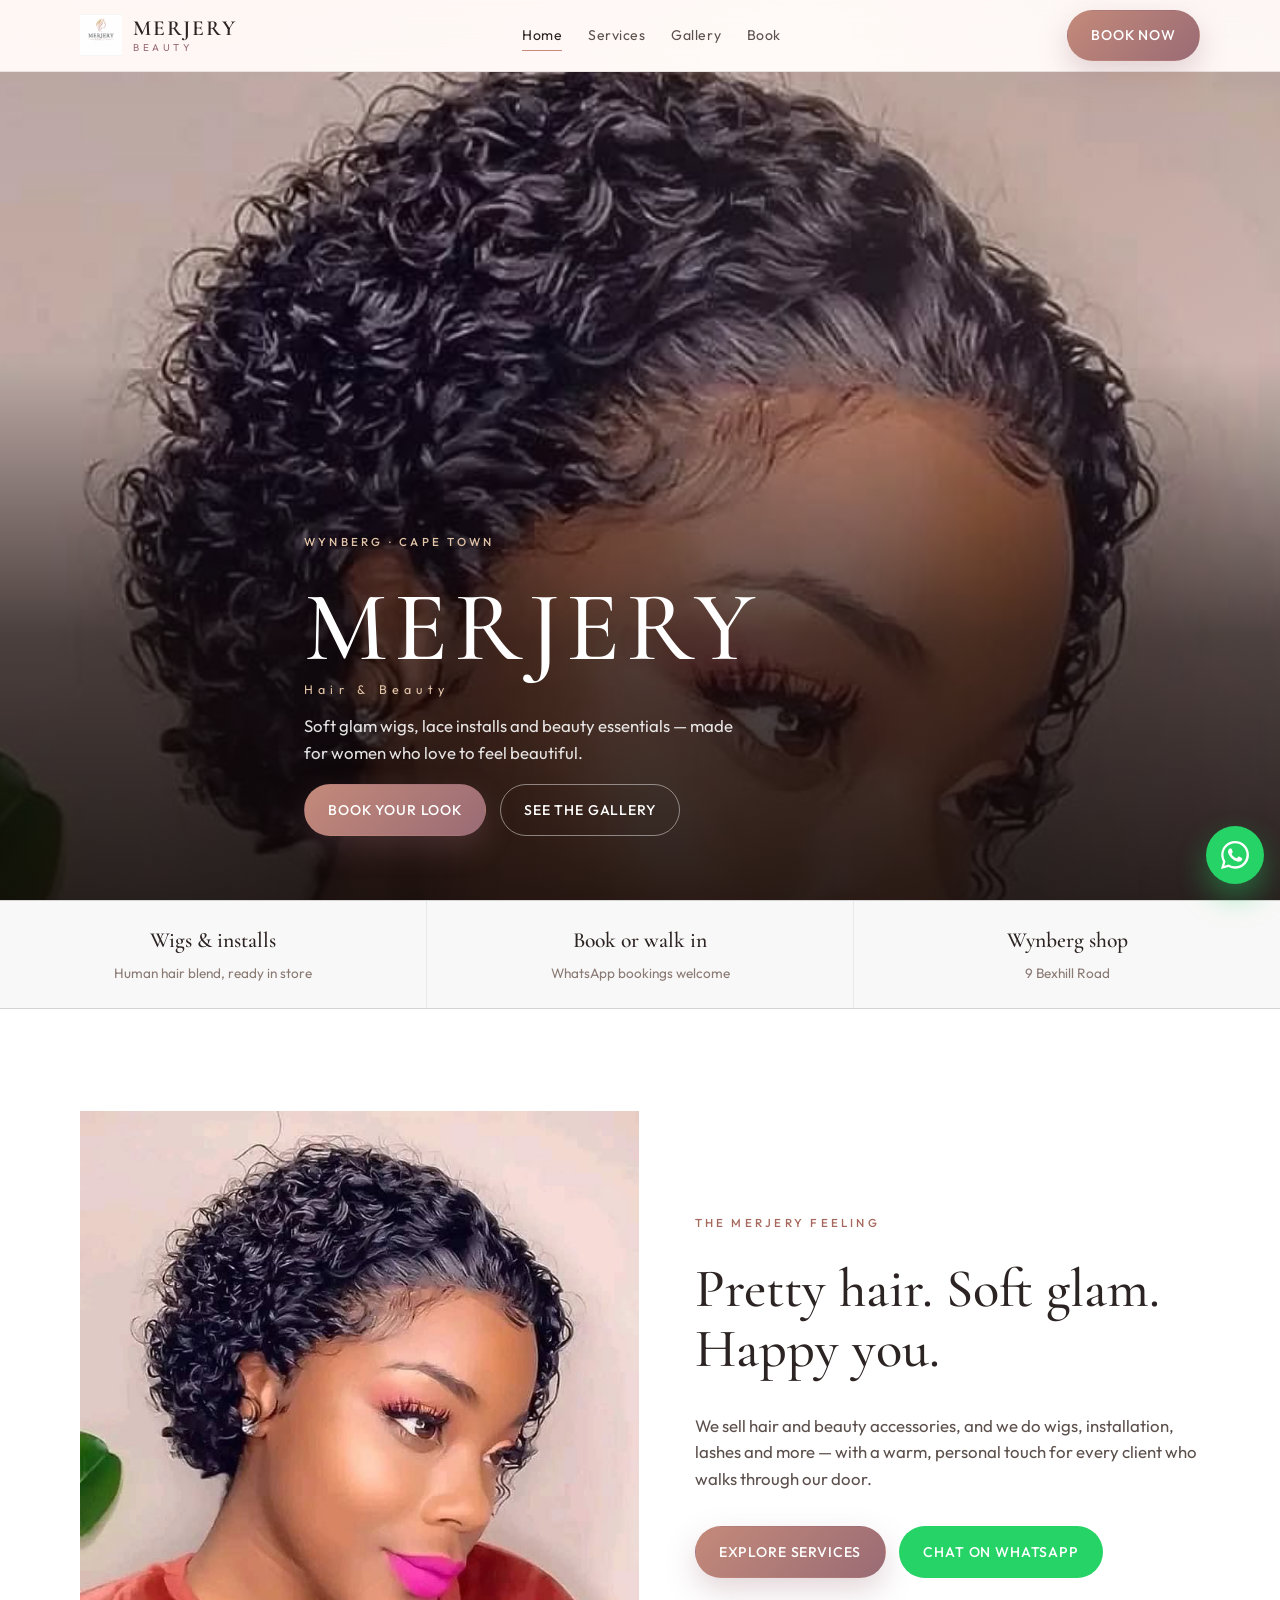
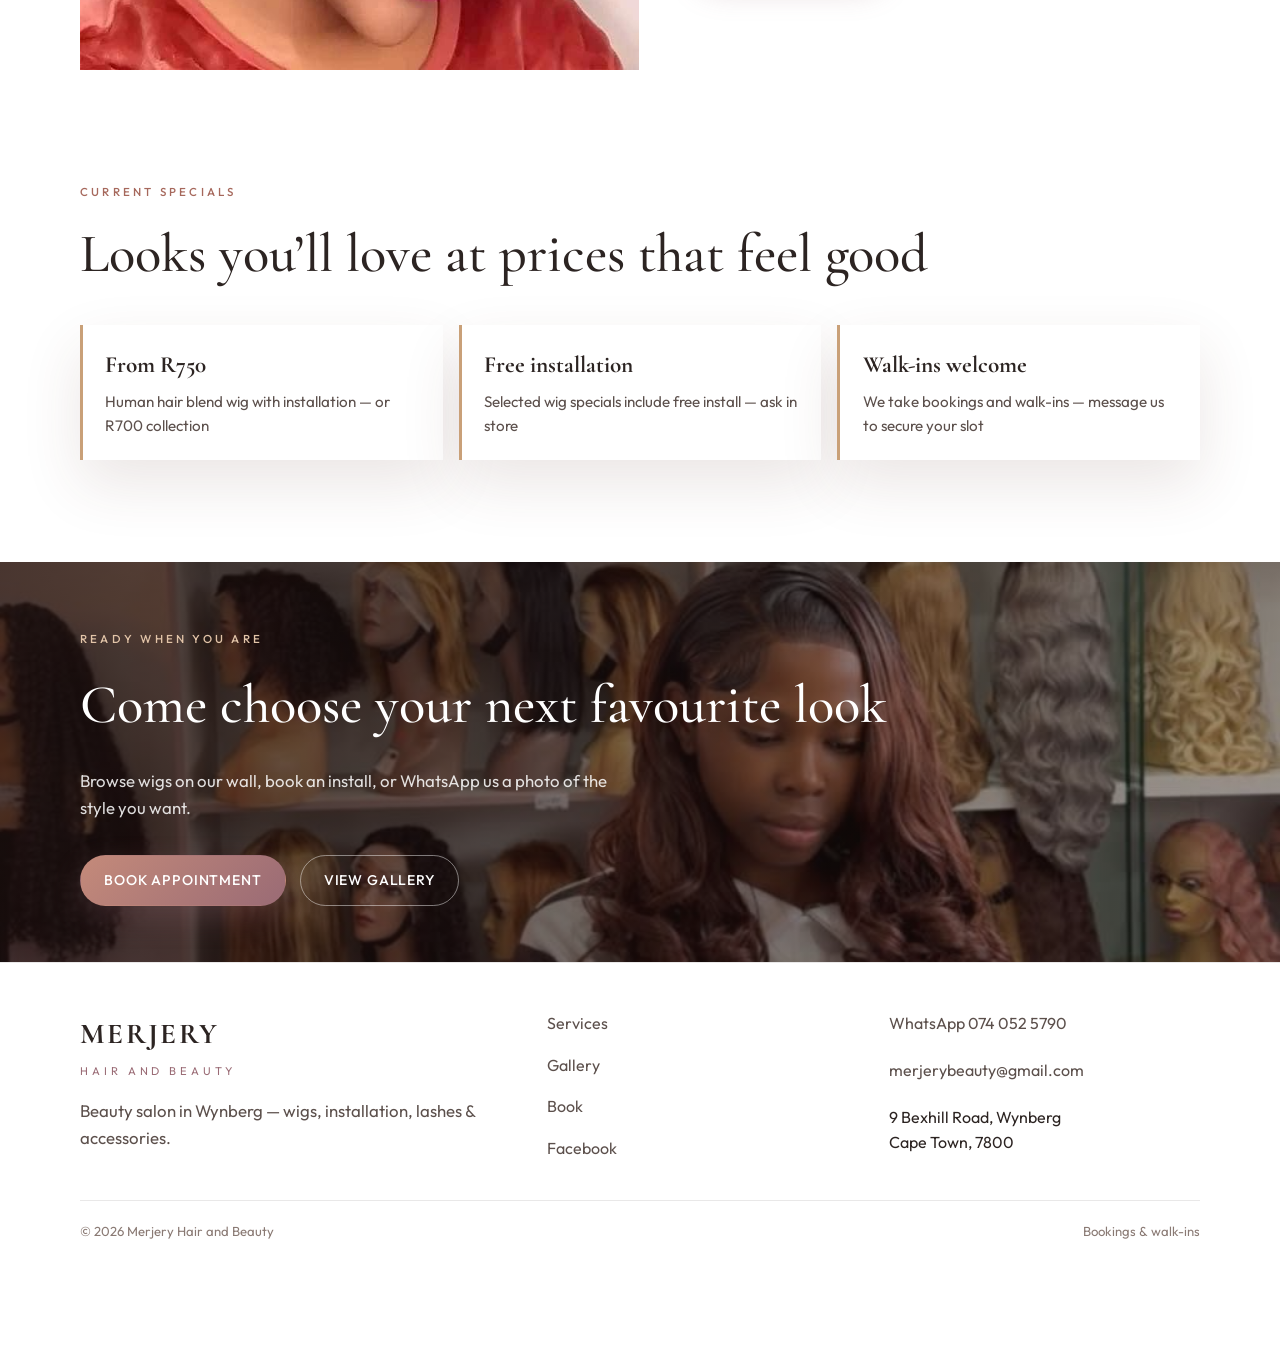
==== index.html @ 4a2c08eb "Add Merjery Beauty 4-page salon website sample. Mobile-friendly Home, Services, Gallery, and Book pa" ====
<!DOCTYPE html>
<html lang="en">
<head>
  <meta charset="UTF-8" />
  <meta name="viewport" content="width=device-width, initial-scale=1" />
  <title>Merjery Beauty | Hair & Beauty Salon Wynberg</title>
  <meta name="description" content="Merjery Hair and Beauty in Wynberg, Cape Town — human hair blend wigs, installation, lashes and beauty accessories. Bookings and walk-ins welcome." />
  <link rel="preconnect" href="https://fonts.googleapis.com" />
  <link rel="preconnect" href="https://fonts.gstatic.com" crossorigin />
  <link href="https://fonts.googleapis.com/css2?family=Cormorant+Garamond:ital,wght@0,500;0,600;1,500&family=Outfit:wght@300;400;500;600&display=swap" rel="stylesheet" />
  <link rel="stylesheet" href="css/styles.css" />
</head>
<body>
  <header class="site-header">
    <div class="wrap">
      <a class="brand" href="index.html" aria-label="Merjery Beauty home">
        <img src="images/logo.jpg" alt="" />
        <div class="brand-text">
          <strong>MERJERY</strong>
          <span>Beauty</span>
        </div>
      </a>
      <nav class="nav" aria-label="Primary">
        <a href="index.html" aria-current="page">Home</a>
        <a href="services.html">Services</a>
        <a href="gallery.html">Gallery</a>
        <a href="book.html">Book</a>
      </nav>
      <a class="btn btn-primary header-cta" href="book.html">Book now</a>
      <button class="menu-toggle" type="button" aria-label="Open menu" aria-expanded="false">
        <span></span>
      </button>
    </div>
  </header>

  <nav class="mobile-nav" aria-label="Mobile">
    <a href="index.html">Home</a>
    <a href="services.html">Services</a>
    <a href="gallery.html">Gallery</a>
    <a href="book.html">Book</a>
    <a class="btn btn-primary" href="https://wa.me/27740525790" target="_blank" rel="noopener">WhatsApp us</a>
  </nav>

  <main>
    <section class="hero">
      <div class="hero-media" aria-hidden="true">
        <img src="images/wig-pixie-pink-lips.jpg" alt="" />
      </div>
      <div class="hero-content">
        <p class="eyebrow" style="color: var(--gold-soft);">Wynberg · Cape Town</p>
        <h1 class="hero-brand">
          MERJERY
          <small>Hair &amp; Beauty</small>
        </h1>
        <p class="hero-copy">
          Soft glam wigs, lace installs and beauty essentials — made for women who love to feel beautiful.
        </p>
        <div class="btn-row">
          <a class="btn btn-primary" href="book.html">Book your look</a>
          <a class="btn btn-light" href="gallery.html">See the gallery</a>
        </div>
      </div>
    </section>

    <div class="highlights">
      <div class="highlight">
        <strong>Wigs &amp; installs</strong>
        <span>Human hair blend, ready in store</span>
      </div>
      <div class="highlight">
        <strong>Book or walk in</strong>
        <span>WhatsApp bookings welcome</span>
      </div>
      <div class="highlight">
        <strong>Wynberg shop</strong>
        <span>9 Bexhill Road</span>
      </div>
    </div>

    <section class="section">
      <div class="wrap split">
        <div class="split-media reveal">
          <img src="images/wig-pixie-pink-lips.jpg" alt="Short curly lace front wig installation" />
        </div>
        <div class="split-copy reveal reveal-delay-1">
          <p class="eyebrow">The Merjery feeling</p>
          <h2>Pretty hair. Soft glam. Happy you.</h2>
          <p class="lede">
            We sell hair and beauty accessories, and we do wigs, installation, lashes and more — with a warm, personal touch for every client who walks through our door.
          </p>
          <div class="btn-row">
            <a class="btn btn-primary" href="services.html">Explore services</a>
            <a class="btn btn-whatsapp" href="https://wa.me/27740525790?text=Hi%20Merjery%20Beauty%2C%20I%27d%20like%20to%20ask%20about%20wigs" target="_blank" rel="noopener">Chat on WhatsApp</a>
          </div>
        </div>
      </div>
    </section>

    <section class="section" style="padding-top: 0;">
      <div class="wrap">
        <div class="section-head reveal">
          <p class="eyebrow">Current specials</p>
          <h2>Looks you’ll love at prices that feel good</h2>
        </div>
        <div class="specials">
          <article class="special reveal">
            <strong>From R750</strong>
            <span>Human hair blend wig with installation — or R700 collection</span>
          </article>
          <article class="special reveal reveal-delay-1">
            <strong>Free installation</strong>
            <span>Selected wig specials include free install — ask in store</span>
          </article>
          <article class="special reveal reveal-delay-2">
            <strong>Walk-ins welcome</strong>
            <span>We take bookings and walk-ins — message us to secure your slot</span>
          </article>
        </div>
      </div>
    </section>

    <section class="cta-band">
      <div class="cta-band-media" aria-hidden="true">
        <img src="images/salon-wall.jpg" alt="" />
      </div>
      <div class="wrap reveal">
        <p class="eyebrow" style="color: var(--gold-soft);">Ready when you are</p>
        <h2>Come choose your next favourite look</h2>
        <p class="lede" style="color: rgba(255,255,255,.85);">
          Browse wigs on our wall, book an install, or WhatsApp us a photo of the style you want.
        </p>
        <div class="btn-row">
          <a class="btn btn-primary" href="book.html">Book appointment</a>
          <a class="btn btn-light" href="gallery.html">View gallery</a>
        </div>
      </div>
    </section>
  </main>

  <footer class="site-footer">
    <div class="wrap">
      <div class="footer-grid">
        <div class="footer-brand">
          <strong>MERJERY</strong>
          <span>Hair and Beauty</span>
          <p class="lede">Beauty salon in Wynberg — wigs, installation, lashes &amp; accessories.</p>
        </div>
        <div class="footer-links">
          <a href="services.html">Services</a>
          <a href="gallery.html">Gallery</a>
          <a href="book.html">Book</a>
          <a href="https://www.facebook.com/hairwholesal" target="_blank" rel="noopener">Facebook</a>
        </div>
        <div class="footer-links">
          <a href="https://wa.me/27740525790" target="_blank" rel="noopener">WhatsApp 074 052 5790</a>
          <a href="mailto:merjerybeauty@gmail.com">merjerybeauty@gmail.com</a>
          <span>9 Bexhill Road, Wynberg<br />Cape Town, 7800</span>
        </div>
      </div>
      <div class="footer-meta">
        <span>© <span id="y"></span> Merjery Hair and Beauty</span>
        <span>Bookings &amp; walk-ins</span>
      </div>
    </div>
  </footer>

  <a class="wa-float" href="https://wa.me/27740525790" target="_blank" rel="noopener" aria-label="WhatsApp Merjery Beauty">
    <svg viewBox="0 0 24 24" aria-hidden="true"><path d="M20.5 3.5A11.8 11.8 0 0 0 12.05 0C5.5 0 .2 5.3.2 11.85c0 2.1.55 4.1 1.6 5.9L0 24l6.4-1.7a11.8 11.8 0 0 0 5.65 1.45h.05c6.55 0 11.85-5.3 11.85-11.85 0-3.15-1.25-6.15-3.45-8.4zm-8.45 18.2h-.04a9.8 9.8 0 0 1-5-1.35l-.36-.21-3.8 1 1-3.7-.24-.38a9.8 9.8 0 0 1-1.5-5.2C2.1 6.4 6.55 1.95 12.06 1.95c2.62 0 5.08 1.02 6.93 2.88a9.7 9.7 0 0 1 2.87 6.92c0 5.5-4.46 9.95-9.81 9.95zm5.4-7.35c-.3-.15-1.75-.86-2.02-.96-.27-.1-.47-.15-.67.15-.2.3-.77.96-.94 1.16-.17.2-.35.22-.64.07-.3-.15-1.25-.46-2.38-1.47-.88-.78-1.47-1.75-1.64-2.05-.17-.3-.02-.46.13-.61.13-.13.3-.35.45-.52.15-.17.2-.3.3-.5.1-.2.05-.37-.02-.52-.08-.15-.67-1.61-.92-2.2-.24-.58-.49-.5-.67-.5h-.57c-.2 0-.52.07-.8.37-.27.3-1.05 1.02-1.05 2.5s1.08 2.9 1.23 3.1c.15.2 2.12 3.24 5.14 4.54.72.31 1.28.5 1.72.64.72.23 1.38.2 1.9.12.58-.09 1.75-.72 2-1.41.25-.7.25-1.29.17-1.41-.07-.13-.27-.2-.57-.35z"/></svg>
  </a>

  <script>
    document.getElementById("y").textContent = new Date().getFullYear();
  </script>
  <script src="js/main.js"></script>
</body>
</html>
---- css/styles.css ----
/* Merjery Beauty — brand system */
:root {
  --blush: #f7e8e4;
  --blush-deep: #efd4cc;
  --rose: #c48a7a;
  --rose-deep: #a6685c;
  --mauve: #9a6b75;
  --gold: #c9a078;
  --gold-soft: #e2c4a8;
  --ink: #2c2422;
  --ink-soft: #5c504c;
  --muted: #8a7a74;
  --cream: #fff9f7;
  --white: #ffffff;
  --line: rgba(44, 36, 34, 0.1);
  --shadow: 0 24px 60px rgba(90, 50, 45, 0.12);
  --radius: 2px;
  --font-display: "Cormorant Garamond", Georgia, serif;
  --font-body: "Outfit", "Helvetica Neue", sans-serif;
  --max: 1120px;
  --header-h: 72px;
  --ease: cubic-bezier(0.22, 1, 0.36, 1);
}

*,
*::before,
*::after {
  box-sizing: border-box;
}

html {
  scroll-behavior: smooth;
}

body {
  margin: 0;
  font-family: var(--font-body);
  font-weight: 400;
  color: var(--ink);
  background:
    radial-gradient(1200px 600px at 10% -10%, rgba(196, 138, 122, 0.18), transparent 60%),
    radial-gradient(900px 500px at 100% 0%, rgba(154, 107, 117, 0.12), transparent 55%),
    linear-gradient(180deg, var(--cream) 0%, #fff 45%, var(--blush) 100%);
  background-attachment: fixed;
  line-height: 1.6;
  -webkit-font-smoothing: antialiased;
  overflow-x: hidden;
}

img {
  max-width: 100%;
  display: block;
}

a {
  color: inherit;
  text-decoration: none;
}

button,
input,
select,
textarea {
  font: inherit;
}

/* Typography */
.eyebrow {
  font-size: 0.72rem;
  letter-spacing: 0.28em;
  text-transform: uppercase;
  color: var(--rose-deep);
  font-weight: 500;
}

h1,
h2,
h3,
.display {
  font-family: var(--font-display);
  font-weight: 500;
  line-height: 1.1;
  margin: 0;
}

h1 {
  font-size: clamp(3rem, 10vw, 5.5rem);
  letter-spacing: 0.02em;
}

h2 {
  font-size: clamp(2.2rem, 5vw, 3.4rem);
}

h3 {
  font-size: 1.55rem;
}

.lede {
  font-size: 1.05rem;
  color: var(--ink-soft);
  max-width: 34rem;
}

/* Layout */
.wrap {
  width: min(100% - 2rem, var(--max));
  margin-inline: auto;
}

.section {
  padding: clamp(3.5rem, 8vw, 6.5rem) 0;
}

.section-head {
  display: grid;
  gap: 0.75rem;
  margin-bottom: 2.5rem;
}

.section-head .lede {
  margin: 0;
}

/* Header */
.site-header {
  position: sticky;
  top: 0;
  z-index: 50;
  height: var(--header-h);
  display: flex;
  align-items: center;
  backdrop-filter: blur(14px);
  background: rgba(255, 249, 247, 0.82);
  border-bottom: 1px solid var(--line);
}

.site-header .wrap {
  display: flex;
  align-items: center;
  justify-content: space-between;
  gap: 1rem;
  width: min(100% - 1.5rem, var(--max));
}

.brand {
  display: flex;
  align-items: center;
  gap: 0.7rem;
}

.brand img {
  width: 42px;
  height: 42px;
  object-fit: contain;
}

.brand-text {
  display: flex;
  flex-direction: column;
  line-height: 1;
}

.brand-text strong {
  font-family: var(--font-display);
  font-size: 1.35rem;
  font-weight: 600;
  letter-spacing: 0.08em;
}

.brand-text span {
  font-size: 0.62rem;
  letter-spacing: 0.35em;
  text-transform: uppercase;
  color: var(--mauve);
  margin-top: 0.25rem;
}

.nav {
  display: none;
  align-items: center;
  gap: 1.6rem;
}

.nav a {
  font-size: 0.88rem;
  letter-spacing: 0.04em;
  color: var(--ink-soft);
  position: relative;
}

.nav a::after {
  content: "";
  position: absolute;
  left: 0;
  bottom: -4px;
  width: 100%;
  height: 1px;
  background: var(--rose);
  transform: scaleX(0);
  transform-origin: left;
  transition: transform 0.35s var(--ease);
}

.nav a:hover::after,
.nav a[aria-current="page"]::after {
  transform: scaleX(1);
}

.nav a[aria-current="page"] {
  color: var(--ink);
}

.header-cta {
  display: none;
}

.menu-toggle {
  width: 44px;
  height: 44px;
  border: 1px solid var(--line);
  background: var(--white);
  border-radius: 999px;
  display: grid;
  place-items: center;
  cursor: pointer;
}

.menu-toggle span {
  display: block;
  width: 16px;
  height: 1.5px;
  background: var(--ink);
  position: relative;
}

.menu-toggle span::before,
.menu-toggle span::after {
  content: "";
  position: absolute;
  left: 0;
  width: 16px;
  height: 1.5px;
  background: var(--ink);
}

.menu-toggle span::before {
  top: -5px;
}

.menu-toggle span::after {
  top: 5px;
}

.mobile-nav {
  position: fixed;
  inset: var(--header-h) 0 auto 0;
  background: rgba(255, 249, 247, 0.97);
  border-bottom: 1px solid var(--line);
  padding: 1.25rem 1.25rem 1.75rem;
  display: none;
  flex-direction: column;
  gap: 1rem;
  z-index: 49;
}

.mobile-nav.open {
  display: flex;
  animation: rise 0.4s var(--ease);
}

.mobile-nav a {
  font-family: var(--font-display);
  font-size: 1.8rem;
  padding: 0.25rem 0;
}

@media (min-width: 860px) {
  .nav,
  .header-cta {
    display: flex;
  }

  .menu-toggle {
    display: none;
  }
}

/* Buttons */
.btn {
  display: inline-flex;
  align-items: center;
  justify-content: center;
  gap: 0.55rem;
  min-height: 48px;
  padding: 0.85rem 1.45rem;
  border-radius: 999px;
  border: 1px solid transparent;
  font-size: 0.88rem;
  letter-spacing: 0.06em;
  text-transform: uppercase;
  font-weight: 500;
  cursor: pointer;
  transition: transform 0.3s var(--ease), background 0.3s var(--ease), color 0.3s var(--ease), border-color 0.3s var(--ease);
}

.btn:hover {
  transform: translateY(-2px);
}

.btn-primary {
  background: linear-gradient(135deg, var(--rose) 0%, var(--mauve) 100%);
  color: var(--white);
  box-shadow: 0 12px 30px rgba(154, 107, 117, 0.28);
}

.btn-primary:hover {
  background: linear-gradient(135deg, var(--rose-deep) 0%, #875560 100%);
}

.btn-ghost {
  background: transparent;
  border-color: rgba(44, 36, 34, 0.2);
  color: var(--ink);
}

.btn-ghost:hover {
  border-color: var(--rose);
  color: var(--rose-deep);
}

.btn-light {
  background: transparent;
  border-color: rgba(255, 255, 255, 0.45);
  color: #fff;
}

.btn-light:hover {
  border-color: #fff;
  color: #fff;
  background: rgba(255, 255, 255, 0.08);
}

.btn-whatsapp {
  background: #25d366;
  color: #fff;
}

.btn-whatsapp:hover {
  background: #1ebe57;
}

.btn-row {
  display: flex;
  flex-wrap: wrap;
  gap: 0.85rem;
}

/* Hero — one composition, brand first */
.hero {
  position: relative;
  min-height: calc(100svh - var(--header-h));
  display: grid;
  align-items: end;
  overflow: hidden;
  color: var(--white);
}

.hero-media {
  position: absolute;
  inset: 0;
  z-index: 0;
}

.hero-media img {
  width: 100%;
  height: 100%;
  object-fit: cover;
  object-position: center 18%;
  transform: scale(1.06);
  animation: kenburns 18s var(--ease) infinite alternate;
}

.hero-media::after {
  content: "";
  position: absolute;
  inset: 0;
  background:
    linear-gradient(180deg, rgba(28, 16, 14, 0.22) 0%, rgba(28, 16, 14, 0.18) 35%, rgba(18, 10, 9, 0.72) 68%, rgba(14, 8, 7, 0.88) 100%),
    radial-gradient(circle at 75% 15%, rgba(201, 160, 120, 0.2), transparent 42%);
}

.hero-content {
  position: relative;
  z-index: 1;
  padding: 3.5rem 0 4rem;
  width: min(100% - 2rem, var(--max));
  margin-inline: auto;
  display: grid;
  gap: 1.1rem;
  max-width: 42rem;
}

.hero-brand {
  font-family: var(--font-display);
  font-size: clamp(3.4rem, 12vw, 6.2rem);
  letter-spacing: 0.06em;
  font-weight: 500;
  line-height: 0.95;
}

.hero-brand small {
  display: block;
  margin-top: 0.55rem;
  font-family: var(--font-body);
  font-size: 0.78rem;
  letter-spacing: 0.42em;
  font-weight: 400;
  color: var(--gold-soft);
}

.hero-copy {
  margin: 0;
  font-size: 1.05rem;
  color: rgba(255, 255, 255, 0.88);
  max-width: 28rem;
}

/* Soft reveal motion */
.reveal {
  opacity: 0;
  transform: translateY(22px);
  transition: opacity 0.8s var(--ease), transform 0.8s var(--ease);
}

.reveal.in {
  opacity: 1;
  transform: none;
}

.reveal-delay-1 { transition-delay: 0.12s; }
.reveal-delay-2 { transition-delay: 0.24s; }
.reveal-delay-3 { transition-delay: 0.36s; }

/* Highlights strip */
.highlights {
  display: grid;
  gap: 1px;
  background: var(--line);
  border-top: 1px solid var(--line);
  border-bottom: 1px solid var(--line);
}

.highlight {
  background: rgba(255, 255, 255, 0.72);
  padding: 1.35rem 1.25rem;
  text-align: center;
}

.highlight strong {
  display: block;
  font-family: var(--font-display);
  font-size: 1.35rem;
  font-weight: 550;
  margin-bottom: 0.2rem;
}

.highlight span {
  font-size: 0.85rem;
  color: var(--muted);
}

@media (min-width: 720px) {
  .highlights {
    grid-template-columns: repeat(3, 1fr);
  }
}

/* Split / editorial */
.split {
  display: grid;
  gap: 2rem;
  align-items: center;
}

.split-media {
  position: relative;
  overflow: hidden;
  min-height: 360px;
  background: var(--blush);
}

.split-media img {
  width: 100%;
  height: 100%;
  min-height: 360px;
  object-fit: cover;
  transition: transform 1.1s var(--ease);
}

.split:hover .split-media img {
  transform: scale(1.04);
}

.split-copy {
  display: grid;
  gap: 1rem;
  padding: 0.5rem 0;
}

@media (min-width: 900px) {
  .split {
    grid-template-columns: 1.05fr 0.95fr;
    gap: 3.5rem;
  }

  .split.reverse {
    grid-template-columns: 0.95fr 1.05fr;
  }

  .split.reverse .split-media {
    order: 2;
  }
}

/* Service list */
.service-grid {
  display: grid;
  gap: 1.25rem;
}

@media (min-width: 720px) {
  .service-grid {
    grid-template-columns: repeat(2, 1fr);
  }
}

.service {
  padding: 1.6rem 1.4rem;
  border-top: 1px solid var(--line);
  background: linear-gradient(180deg, rgba(255, 255, 255, 0.55), transparent);
  transition: background 0.35s var(--ease);
}

.service:hover {
  background: rgba(255, 255, 255, 0.85);
}

.service-top {
  display: flex;
  justify-content: space-between;
  align-items: baseline;
  gap: 1rem;
  margin-bottom: 0.55rem;
}

.service h3 {
  margin: 0;
}

.price {
  font-family: var(--font-display);
  font-size: 1.35rem;
  color: var(--rose-deep);
  white-space: nowrap;
}

.service p {
  margin: 0;
  color: var(--ink-soft);
  font-size: 0.95rem;
}

.note {
  margin-top: 1.5rem;
  font-size: 0.9rem;
  color: var(--muted);
}

/* Gallery */
.gallery-grid {
  display: grid;
  grid-template-columns: 1fr 1fr;
  gap: 0.65rem;
}

.gallery-item {
  position: relative;
  overflow: hidden;
  background: var(--blush-deep);
  aspect-ratio: 1;
}

.gallery-item.wide {
  grid-column: span 2;
  aspect-ratio: 16 / 10;
}

.gallery-item img {
  width: 100%;
  height: 100%;
  object-fit: cover;
  transition: transform 0.9s var(--ease);
}

.gallery-item:hover img {
  transform: scale(1.05);
}

.gallery-item figcaption {
  position: absolute;
  left: 0;
  right: 0;
  bottom: 0;
  padding: 1rem;
  background: linear-gradient(transparent, rgba(20, 12, 10, 0.65));
  color: #fff;
  font-size: 0.82rem;
  letter-spacing: 0.04em;
  opacity: 0;
  transform: translateY(8px);
  transition: opacity 0.35s var(--ease), transform 0.35s var(--ease);
}

.gallery-item:hover figcaption {
  opacity: 1;
  transform: none;
}

@media (min-width: 800px) {
  .gallery-grid {
    grid-template-columns: repeat(4, 1fr);
    gap: 0.85rem;
  }

  .gallery-item.wide {
    grid-column: span 2;
    grid-row: span 2;
    aspect-ratio: auto;
    min-height: 100%;
  }

  .gallery-item.tall {
    grid-row: span 2;
    aspect-ratio: auto;
  }
}

/* CTA band */
.cta-band {
  position: relative;
  overflow: hidden;
  color: var(--white);
  min-height: 360px;
  display: grid;
  align-items: center;
}

.cta-band-media {
  position: absolute;
  inset: 0;
}

.cta-band-media img {
  width: 100%;
  height: 100%;
  object-fit: cover;
}

.cta-band-media::after {
  content: "";
  position: absolute;
  inset: 0;
  background: linear-gradient(90deg, rgba(28, 16, 14, 0.78), rgba(28, 16, 14, 0.35));
}

.cta-band .wrap {
  position: relative;
  z-index: 1;
  display: grid;
  gap: 1rem;
  padding: 3.5rem 0;
}

/* Page hero (inner) */
.page-hero {
  padding: clamp(3rem, 8vw, 5rem) 0 2rem;
}

.page-hero h1 {
  font-size: clamp(2.8rem, 8vw, 4.6rem);
}

.page-hero .lede {
  margin-top: 0.85rem;
}

/* Booking form */
.book-layout {
  display: grid;
  gap: 2.5rem;
}

@media (min-width: 900px) {
  .book-layout {
    grid-template-columns: 1fr 0.9fr;
    gap: 3.5rem;
    align-items: start;
  }
}

.form-panel {
  background: rgba(255, 255, 255, 0.78);
  border: 1px solid var(--line);
  padding: 1.6rem;
  box-shadow: var(--shadow);
}

.form-grid {
  display: grid;
  gap: 1rem;
}

.field {
  display: grid;
  gap: 0.4rem;
}

.field label {
  font-size: 0.78rem;
  letter-spacing: 0.08em;
  text-transform: uppercase;
  color: var(--muted);
}

.field input,
.field select,
.field textarea {
  width: 100%;
  border: 1px solid var(--line);
  background: var(--white);
  padding: 0.9rem 1rem;
  border-radius: var(--radius);
  color: var(--ink);
  outline: none;
  transition: border-color 0.25s var(--ease);
}

.field input:focus,
.field select:focus,
.field textarea:focus {
  border-color: var(--rose);
}

.field textarea {
  min-height: 110px;
  resize: vertical;
}

.form-actions {
  display: grid;
  gap: 0.75rem;
  margin-top: 0.5rem;
}

.form-hint {
  font-size: 0.85rem;
  color: var(--muted);
  margin: 0;
}

.contact-stack {
  display: grid;
  gap: 1.25rem;
}

.contact-item {
  padding-bottom: 1.15rem;
  border-bottom: 1px solid var(--line);
}

.contact-item h3 {
  margin-bottom: 0.35rem;
}

.contact-item p,
.contact-item a {
  margin: 0;
  color: var(--ink-soft);
}

.contact-item a:hover {
  color: var(--rose-deep);
}

.map-frame {
  margin-top: 0.5rem;
  border: 0;
  width: 100%;
  min-height: 220px;
  filter: grayscale(0.2) contrast(1.05);
}

/* Footer */
.site-footer {
  padding: 3rem 0 6.5rem;
  border-top: 1px solid var(--line);
  background: rgba(255, 255, 255, 0.5);
}

.footer-grid {
  display: grid;
  gap: 2rem;
}

.footer-brand strong {
  font-family: var(--font-display);
  font-size: 1.8rem;
  letter-spacing: 0.08em;
  display: block;
}

.footer-brand span {
  display: block;
  font-size: 0.7rem;
  letter-spacing: 0.35em;
  text-transform: uppercase;
  color: var(--mauve);
  margin: 0.35rem 0 1rem;
}

.footer-links {
  display: grid;
  gap: 0.55rem;
}

.footer-links a {
  color: var(--ink-soft);
}

.footer-links a:hover {
  color: var(--rose-deep);
}

.footer-meta {
  margin-top: 2rem;
  padding-top: 1.25rem;
  border-top: 1px solid var(--line);
  font-size: 0.82rem;
  color: var(--muted);
  display: flex;
  flex-wrap: wrap;
  gap: 0.75rem 1.5rem;
  justify-content: space-between;
}

@media (min-width: 720px) {
  .footer-grid {
    grid-template-columns: 1.4fr 1fr 1fr;
  }
}

/* Floating WhatsApp */
.wa-float {
  position: fixed;
  right: 1rem;
  bottom: 1rem;
  z-index: 60;
  width: 58px;
  height: 58px;
  border-radius: 999px;
  background: #25d366;
  color: #fff;
  display: grid;
  place-items: center;
  box-shadow: 0 14px 30px rgba(37, 211, 102, 0.4);
  transition: transform 0.3s var(--ease);
}

.wa-float:hover {
  transform: translateY(-3px) scale(1.04);
}

.wa-float svg {
  width: 28px;
  height: 28px;
  fill: currentColor;
}

/* Specials ribbon */
.specials {
  display: grid;
  gap: 1rem;
}

.special {
  display: grid;
  gap: 0.35rem;
  padding: 1.35rem 1.4rem;
  background: var(--white);
  border-left: 3px solid var(--gold);
  box-shadow: var(--shadow);
}

.special strong {
  font-family: var(--font-display);
  font-size: 1.45rem;
}

.special span {
  color: var(--ink-soft);
  font-size: 0.95rem;
}

@media (min-width: 800px) {
  .specials {
    grid-template-columns: repeat(3, 1fr);
  }
}

/* Product strip */
.product-feature {
  display: grid;
  gap: 1.5rem;
  align-items: center;
}

@media (min-width: 860px) {
  .product-feature {
    grid-template-columns: 1fr 1fr;
    gap: 3rem;
  }
}

.product-feature img {
  width: 100%;
  aspect-ratio: 4 / 3;
  object-fit: cover;
  background: #f0e6e0;
}

/* Animations */
@keyframes kenburns {
  from { transform: scale(1.04) translateY(0); }
  to { transform: scale(1.1) translateY(-1.5%); }
}

@keyframes rise {
  from {
    opacity: 0;
    transform: translateY(-8px);
  }
  to {
    opacity: 1;
    transform: none;
  }
}

@media (prefers-reduced-motion: reduce) {
  html { scroll-behavior: auto; }
  .hero-media img,
  .split-media img,
  .gallery-item img,
  .reveal {
    animation: none !important;
    transition: none !important;
    transform: none !important;
    opacity: 1 !important;
  }
}
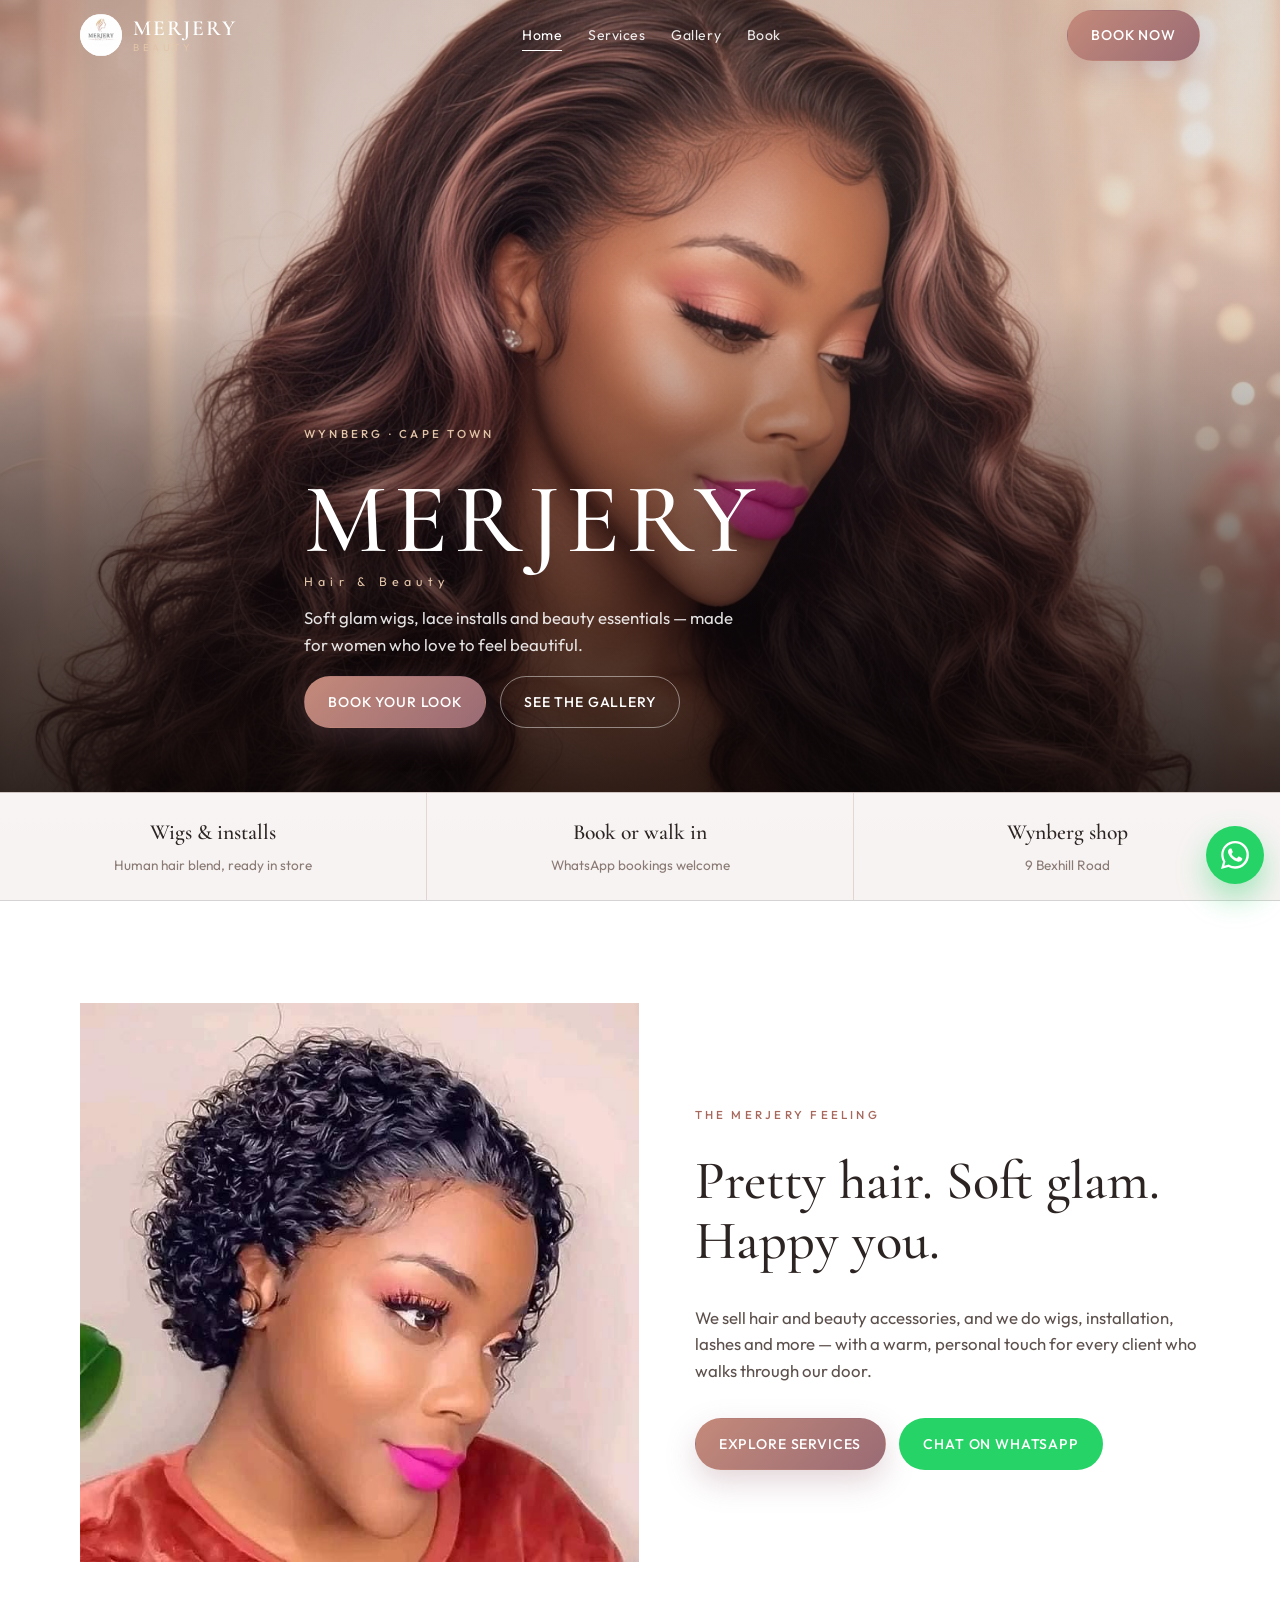
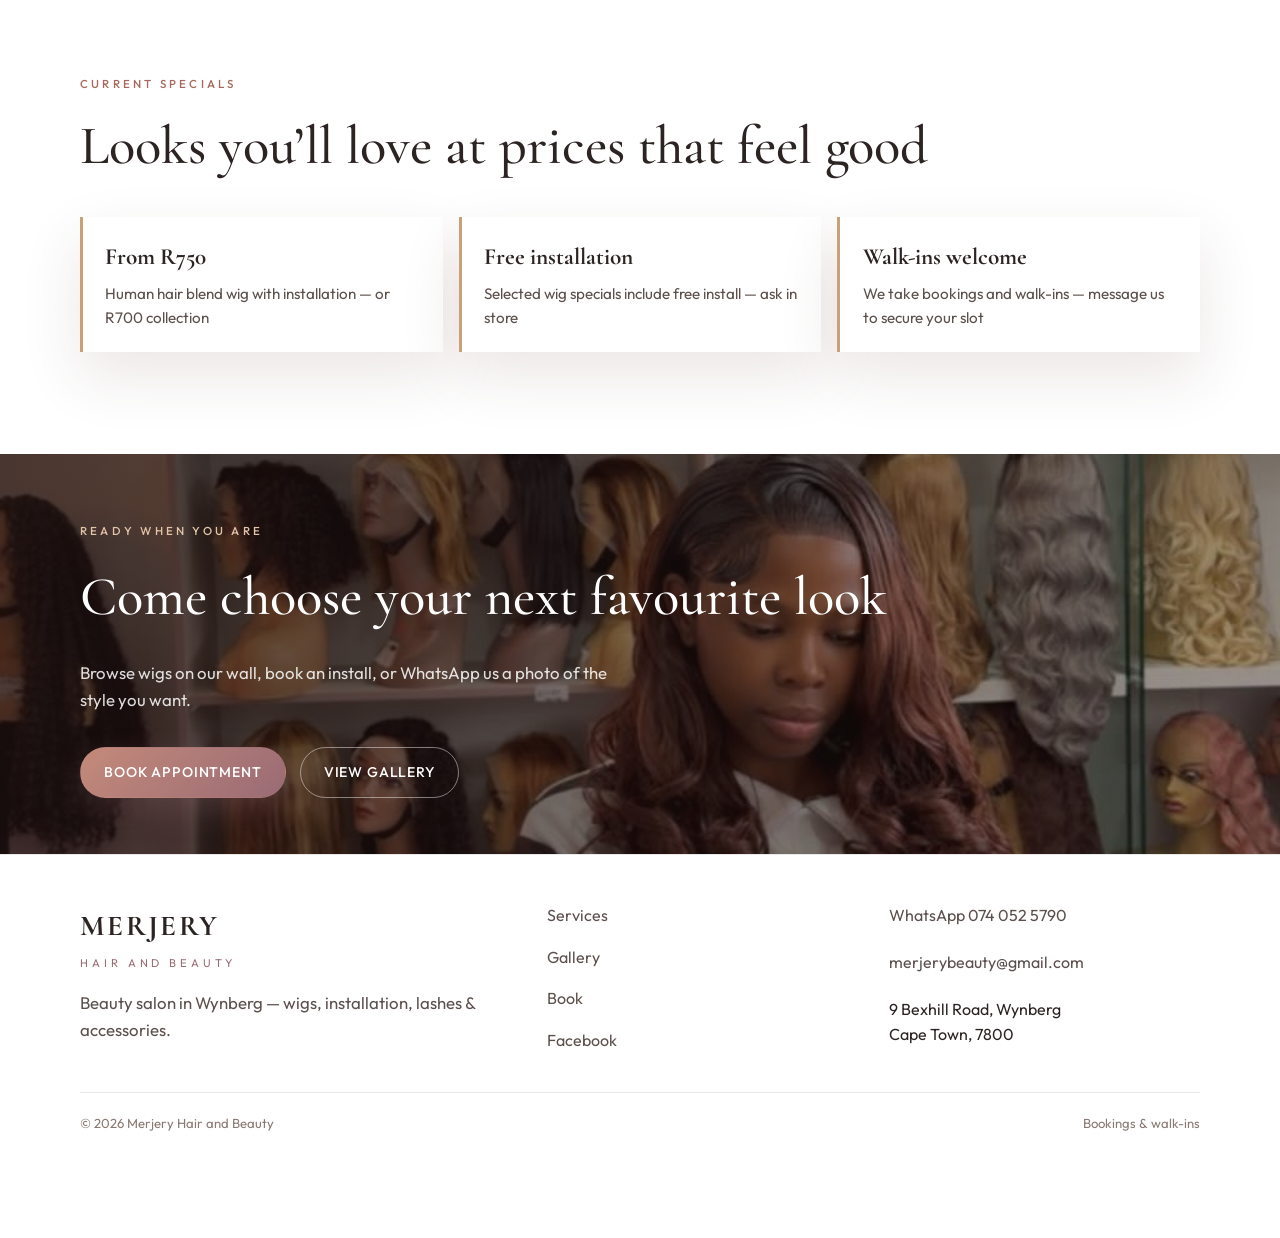
==== commit 3edd8bb0: "Refresh home hero with luxury image and transparent header. Add scroll-to-solid nav, slightly shorte" ====
--- a/index.html
+++ b/index.html
@@ -10,7 +10,7 @@
   <link href="https://fonts.googleapis.com/css2?family=Cormorant+Garamond:ital,wght@0,500;0,600;1,500&family=Outfit:wght@300;400;500;600&display=swap" rel="stylesheet" />
   <link rel="stylesheet" href="css/styles.css" />
 </head>
-<body>
+<body class="home">
   <header class="site-header">
     <div class="wrap">
       <a class="brand" href="index.html" aria-label="Merjery Beauty home">
@@ -44,7 +44,7 @@
   <main>
     <section class="hero">
       <div class="hero-media" aria-hidden="true">
-        <img src="images/wig-pixie-pink-lips.jpg" alt="" />
+        <img src="images/hero-luxury.jpg" alt="Luxury soft-glam beauty portrait" />
       </div>
       <div class="hero-content">
         <p class="eyebrow" style="color: var(--gold-soft);">Wynberg · Cape Town</p>
--- a/css/styles.css
+++ b/css/styles.css
@@ -122,17 +122,30 @@
   margin: 0;
 }
 
-/* Header */
+/* Header — transparent over hero, solid white on scroll */
 .site-header {
-  position: sticky;
+  position: fixed;
   top: 0;
+  left: 0;
+  right: 0;
   z-index: 50;
   height: var(--header-h);
   display: flex;
   align-items: center;
+  background: transparent;
+  border-bottom: 1px solid transparent;
+  transition:
+    background 0.35s var(--ease),
+    border-color 0.35s var(--ease),
+    backdrop-filter 0.35s var(--ease),
+    box-shadow 0.35s var(--ease);
+}
+
+.site-header.is-solid {
+  background: rgba(255, 255, 255, 0.94);
   backdrop-filter: blur(14px);
-  background: rgba(255, 249, 247, 0.82);
-  border-bottom: 1px solid var(--line);
+  border-bottom-color: var(--line);
+  box-shadow: 0 8px 28px rgba(44, 36, 34, 0.06);
 }
 
 .site-header .wrap {
@@ -153,6 +166,13 @@
   width: 42px;
   height: 42px;
   object-fit: contain;
+  border-radius: 50%;
+  background: rgba(255, 255, 255, 0.92);
+  transition: box-shadow 0.35s var(--ease);
+}
+
+.site-header.is-solid .brand img {
+  box-shadow: 0 0 0 1px var(--line);
 }
 
 .brand-text {
@@ -166,14 +186,25 @@
   font-size: 1.35rem;
   font-weight: 600;
   letter-spacing: 0.08em;
+  color: #fff;
+  transition: color 0.35s var(--ease);
 }
 
 .brand-text span {
   font-size: 0.62rem;
   letter-spacing: 0.35em;
   text-transform: uppercase;
+  color: var(--gold-soft);
+  margin-top: 0.25rem;
+  transition: color 0.35s var(--ease);
+}
+
+.site-header.is-solid .brand-text strong {
+  color: var(--ink);
+}
+
+.site-header.is-solid .brand-text span {
   color: var(--mauve);
-  margin-top: 0.25rem;
 }
 
 .nav {
@@ -185,8 +216,9 @@
 .nav a {
   font-size: 0.88rem;
   letter-spacing: 0.04em;
-  color: var(--ink-soft);
+  color: rgba(255, 255, 255, 0.9);
   position: relative;
+  transition: color 0.35s var(--ease);
 }
 
 .nav a::after {
@@ -196,7 +228,7 @@
   bottom: -4px;
   width: 100%;
   height: 1px;
-  background: var(--rose);
+  background: currentColor;
   transform: scaleX(0);
   transform-origin: left;
   transition: transform 0.35s var(--ease);
@@ -208,7 +240,19 @@
 }
 
 .nav a[aria-current="page"] {
+  color: #fff;
+}
+
+.site-header.is-solid .nav a {
+  color: var(--ink-soft);
+}
+
+.site-header.is-solid .nav a[aria-current="page"] {
   color: var(--ink);
+}
+
+.site-header.is-solid .nav a::after {
+  background: var(--rose);
 }
 
 .header-cta {
@@ -218,19 +262,26 @@
 .menu-toggle {
   width: 44px;
   height: 44px;
-  border: 1px solid var(--line);
-  background: var(--white);
+  border: 1px solid rgba(255, 255, 255, 0.45);
+  background: rgba(255, 255, 255, 0.12);
   border-radius: 999px;
   display: grid;
   place-items: center;
   cursor: pointer;
+  transition: background 0.35s var(--ease), border-color 0.35s var(--ease);
+}
+
+.menu-toggle span,
+.menu-toggle span::before,
+.menu-toggle span::after {
+  background: #fff;
+  transition: background 0.35s var(--ease);
 }
 
 .menu-toggle span {
   display: block;
   width: 16px;
   height: 1.5px;
-  background: var(--ink);
   position: relative;
 }
 
@@ -241,7 +292,6 @@
   left: 0;
   width: 16px;
   height: 1.5px;
-  background: var(--ink);
 }
 
 .menu-toggle span::before {
@@ -250,12 +300,23 @@
 
 .menu-toggle span::after {
   top: 5px;
+}
+
+.site-header.is-solid .menu-toggle {
+  border-color: var(--line);
+  background: var(--white);
+}
+
+.site-header.is-solid .menu-toggle span,
+.site-header.is-solid .menu-toggle span::before,
+.site-header.is-solid .menu-toggle span::after {
+  background: var(--ink);
 }
 
 .mobile-nav {
   position: fixed;
   inset: var(--header-h) 0 auto 0;
-  background: rgba(255, 249, 247, 0.97);
+  background: rgba(255, 255, 255, 0.97);
   border-bottom: 1px solid var(--line);
   padding: 1.25rem 1.25rem 1.75rem;
   display: none;
@@ -273,6 +334,49 @@
   font-family: var(--font-display);
   font-size: 1.8rem;
   padding: 0.25rem 0;
+  color: var(--ink);
+}
+
+/* Inner pages: offset content under fixed header */
+body:not(.home) {
+  padding-top: var(--header-h);
+}
+
+body:not(.home) .site-header {
+  background: rgba(255, 255, 255, 0.94);
+  backdrop-filter: blur(14px);
+  border-bottom-color: var(--line);
+}
+
+body:not(.home) .brand-text strong {
+  color: var(--ink);
+}
+
+body:not(.home) .brand-text span {
+  color: var(--mauve);
+}
+
+body:not(.home) .nav a {
+  color: var(--ink-soft);
+}
+
+body:not(.home) .nav a[aria-current="page"] {
+  color: var(--ink);
+}
+
+body:not(.home) .nav a::after {
+  background: var(--rose);
+}
+
+body:not(.home) .menu-toggle {
+  border-color: var(--line);
+  background: var(--white);
+}
+
+body:not(.home) .menu-toggle span,
+body:not(.home) .menu-toggle span::before,
+body:not(.home) .menu-toggle span::after {
+  background: var(--ink);
 }
 
 @media (min-width: 860px) {
@@ -359,7 +463,7 @@
 /* Hero — one composition, brand first */
 .hero {
   position: relative;
-  min-height: calc(100svh - var(--header-h));
+  min-height: 88svh;
   display: grid;
   align-items: end;
   overflow: hidden;
@@ -376,7 +480,7 @@
   width: 100%;
   height: 100%;
   object-fit: cover;
-  object-position: center 18%;
+  object-position: center 22%;
   transform: scale(1.06);
   animation: kenburns 18s var(--ease) infinite alternate;
 }
@@ -386,8 +490,8 @@
   position: absolute;
   inset: 0;
   background:
-    linear-gradient(180deg, rgba(28, 16, 14, 0.22) 0%, rgba(28, 16, 14, 0.18) 35%, rgba(18, 10, 9, 0.72) 68%, rgba(14, 8, 7, 0.88) 100%),
-    radial-gradient(circle at 75% 15%, rgba(201, 160, 120, 0.2), transparent 42%);
+    linear-gradient(180deg, rgba(28, 16, 14, 0.12) 0%, rgba(28, 16, 14, 0.08) 38%, rgba(18, 10, 9, 0.55) 70%, rgba(12, 7, 6, 0.82) 100%),
+    radial-gradient(circle at 70% 18%, rgba(201, 160, 120, 0.18), transparent 45%);
 }
 
 .hero-content {
